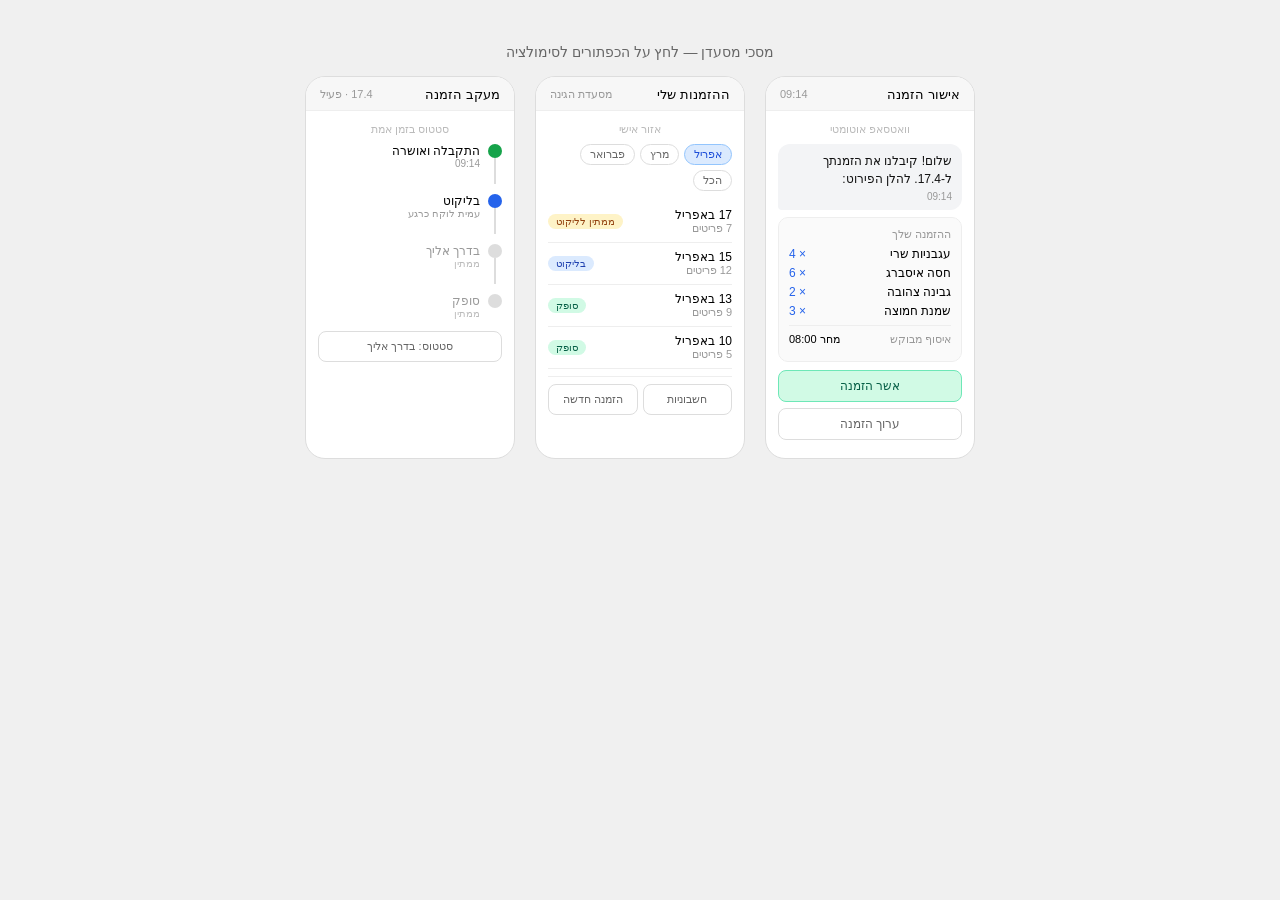
==== mockups/02_restaurant_screens.html @ 852cebbb "Add restaurant screens HTML mockup" ====
<!DOCTYPE html>
<html dir="rtl" lang="he">
<head>
<meta charset="UTF-8">
<meta name="viewport" content="width=device-width, initial-scale=1.0">
<title>מסך מסעדן — אישור הזמנה + ההזמנות שלי</title>
<style>
  * { box-sizing: border-box; }
  body { font-family: Arial, sans-serif; background: #f0f0f0; padding: 1.5rem; direction: rtl; }
  h2 { font-size: 14px; color: #666; font-weight: 400; margin-bottom: 16px; text-align: center; }
  .phones { display: flex; gap: 20px; justify-content: center; flex-wrap: wrap; }
  .phone { width: 210px; background: #fff; border: 1px solid #ddd; border-radius: 20px; overflow: hidden; flex-shrink: 0; }
  .pbar { background: #f7f7f7; padding: 10px 14px 8px; border-bottom: 1px solid #eee; display: flex; justify-content: space-between; align-items: center; }
  .app { font-size: 13px; font-weight: 500; }
  .sub { font-size: 11px; color: #999; }
  .pbody { padding: 12px; }
  .slabel { font-size: 11px; color: #bbb; text-align: center; margin-bottom: 8px; }
  .bubble { border-radius: 12px 12px 4px 12px; padding: 8px 10px; margin-bottom: 7px; background: #dbeafe; }
  .bubble.in { background: #f3f4f6; border-radius: 12px 12px 12px 4px; }
  .bt { font-size: 12px; color: #111; line-height: 1.5; }
  .btime { font-size: 10px; color: #999; margin-top: 3px; }
  .ocard { border: 1px solid #eee; border-radius: 10px; padding: 10px; margin-bottom: 8px; background: #fafafa; }
  .orow { display: flex; justify-content: space-between; margin-bottom: 5px; }
  .oname { font-size: 12px; }
  .oqty { font-size: 12px; font-weight: 500; color: #2563eb; }
  .div { height: 1px; background: #eee; margin: 7px 0; }
  .btn-g { display: block; width: 100%; background: #d1fae5; color: #065f46; border: 1px solid #6ee7b7; border-radius: 8px; padding: 8px; font-size: 12px; font-weight: 500; text-align: center; margin-bottom: 6px; cursor: pointer; }
  .btn-o { display: block; width: 100%; background: transparent; color: #666; border: 1px solid #ddd; border-radius: 8px; padding: 8px; font-size: 12px; text-align: center; margin-bottom: 6px; cursor: pointer; }
  .badge { background: #d1fae5; color: #065f46; border-radius: 8px; padding: 6px 10px; font-size: 11px; text-align: center; margin-bottom: 8px; display: none; }
  .edit-area { background: #f3f4f6; border: 1px solid #ddd; border-radius: 8px; padding: 7px; font-size: 12px; width: 100%; resize: none; margin-bottom: 6px; font-family: inherit; direction: rtl; }
  .sec { font-size: 11px; font-weight: 500; color: #999; margin-bottom: 6px; }
  .filter-row { display: flex; gap: 5px; margin-bottom: 10px; flex-wrap: wrap; }
  .fchip { font-size: 11px; padding: 3px 9px; border-radius: 20px; border: 1px solid #ddd; cursor: pointer; color: #666; background: transparent; }
  .fchip.active { background: #dbeafe; color: #1d4ed8; border-color: #93c5fd; font-weight: 500; }
  .pill { display: inline-block; font-size: 10px; padding: 2px 8px; border-radius: 20px; font-weight: 500; }
  .pw { background: #fef3c7; color: #92400e; }
  .pp { background: #dbeafe; color: #1e40af; }
  .pd { background: #d1fae5; color: #065f46; }
  .hrow { display: flex; justify-content: space-between; align-items: center; padding: 7px 0; border-bottom: 1px solid #eee; }
  .hname { font-size: 12px; font-weight: 500; }
  .hdate { font-size: 11px; color: #999; }
</style>
</head>
<body>
<h2>מסכי מסעדן — לחץ על הכפתורים לסימולציה</h2>
<div class="phones">
  <div class="phone">
    <div class="pbar"><span class="app">אישור הזמנה</span><span class="sub">09:14</span></div>
    <div class="pbody">
      <div class="slabel">וואטסאפ אוטומטי</div>
      <div class="bubble in"><div class="bt">שלום! קיבלנו את הזמנתך ל-17.4. להלן הפירוט:</div><div class="btime">09:14</div></div>
      <div class="ocard">
        <div class="sec">ההזמנה שלך</div>
        <div class="orow"><span class="oname">עגבניות שרי</span><span class="oqty">× 4</span></div>
        <div class="orow"><span class="oname">חסה איסברג</span><span class="oqty">× 6</span></div>
        <div class="orow"><span class="oname">גבינה צהובה</span><span class="oqty">× 2</span></div>
        <div class="orow"><span class="oname">שמנת חמוצה</span><span class="oqty">× 3</span></div>
        <div class="div"></div>
        <div class="orow"><span style="font-size:11px;color:#999">איסוף מבוקש</span><span style="font-size:11px">מחר 08:00</span></div>
      </div>
      <button class="btn-g" onclick="document.getElementById('c1').style.display='block';this.style.display='none'">אשר הזמנה</button>
      <div id="c1" class="badge">אושר! תקבל עדכונים בוואטסאפ</div>
      <button class="btn-o" onclick="var p=document.getElementById('ep');p.style.display=p.style.display==='none'?'block':'none'">ערוך הזמנה</button>
      <div id="ep" style="display:none">
        <textarea class="edit-area" rows="2" placeholder="למשל: הסר גבינה, הוסף 2 לימונים..."></textarea>
        <button class="btn-g" style="font-size:11px;padding:6px" onclick="document.getElementById('ep').style.display='none';document.getElementById('ec').style.display='block'">שלח עדכון</button>
        <div style="text-align:center;font-size:11px;color:#999;margin-bottom:4px">— או —</div>
        <button class="btn-o" style="font-size:11px;padding:6px">הקלטה קולית</button>
      </div>
      <div id="ec" class="badge">השינוי התקבל! ההזמנה עודכנה</div>
    </div>
  </div>
  <div class="phone">
    <div class="pbar"><span class="app">ההזמנות שלי</span><span class="sub">מסעדת הגינה</span></div>
    <div class="pbody">
      <div class="slabel">אזור אישי</div>
      <div class="filter-row">
        <span class="fchip active" onclick="filterM(this,'apr')">אפריל</span>
        <span class="fchip" onclick="filterM(this,'mar')">מרץ</span>
        <span class="fchip" onclick="filterM(this,'feb')">פברואר</span>
        <span class="fchip" onclick="filterM(this,'all')">הכל</span>
      </div>
      <div id="olist">
        <div class="hrow"><div><div class="hname">17 באפריל</div><div class="hdate">7 פריטים</div></div><span class="pill pw">ממתין לליקוט</span></div>
        <div class="hrow"><div><div class="hname">15 באפריל</div><div class="hdate">12 פריטים</div></div><span class="pill pp">בליקוט</span></div>
        <div class="hrow"><div><div class="hname">13 באפריל</div><div class="hdate">9 פריטים</div></div><span class="pill pd">סופק</span></div>
        <div class="hrow"><div><div class="hname">10 באפריל</div><div class="hdate">5 פריטים</div></div><span class="pill pd">סופק</span></div>
      </div>
      <div class="div"></div>
      <div style="display:flex;gap:5px;margin-top:4px">
        <button class="btn-o" style="margin:0;flex:1;font-size:11px">חשבוניות</button>
        <button class="btn-o" style="margin:0;flex:1;font-size:11px">הזמנה חדשה</button>
      </div>
    </div>
  </div>
  <div class="phone">
    <div class="pbar"><span class="app">מעקב הזמנה</span><span class="sub">17.4 · פעיל</span></div>
    <div class="pbody">
      <div class="slabel">סטטוס בזמן אמת</div>
      <div style="margin-bottom:12px">
        <div style="display:flex;align-items:flex-start;gap:8px;padding-bottom:10px">
          <div style="display:flex;flex-direction:column;align-items:center"><div style="width:14px;height:14px;border-radius:50%;background:#16a34a;flex-shrink:0"></div><div style="width:1.5px;height:26px;background:#ddd"></div></div>
          <div><div style="font-size:12px;font-weight:500">התקבלה ואושרה</div><div style="font-size:10px;color:#999">09:14</div></div>
        </div>
        <div style="display:flex;align-items:flex-start;gap:8px;padding-bottom:10px">
          <div style="display:flex;flex-direction:column;align-items:center"><div style="width:14px;height:14px;border-radius:50%;background:#2563eb;flex-shrink:0"></div><div style="width:1.5px;height:26px;background:#ddd"></div></div>
          <div><div style="font-size:12px;font-weight:500">בליקוט</div><div style="font-size:10px;color:#999">עמית לוקח כרגע</div></div>
        </div>
        <div style="display:flex;align-items:flex-start;gap:8px;padding-bottom:10px">
          <div style="display:flex;flex-direction:column;align-items:center"><div id="dot3" style="width:14px;height:14px;border-radius:50%;background:#ddd;flex-shrink:0"></div><div style="width:1.5px;height:26px;background:#ddd"></div></div>
          <div id="s3"><div style="font-size:12px;color:#999">בדרך אליך</div><div style="font-size:10px;color:#bbb">ממתין</div></div>
        </div>
        <div style="display:flex;align-items:flex-start;gap:8px">
          <div style="width:14px;height:14px;border-radius:50%;background:#ddd;flex-shrink:0"></div>
          <div><div style="font-size:12px;color:#999">סופק</div><div style="font-size:10px;color:#bbb">ממתין</div></div>
        </div>
      </div>
      <div id="drv" style="display:none;background:#eff6ff;border-radius:8px;padding:8px 10px;margin-bottom:8px;border:1px solid #bfdbfe">
        <div style="font-size:12px;font-weight:500">יוסי כהן — נהג</div>
        <div style="font-size:11px;color:#2563eb;margin-top:2px">054-1234567</div>
        <div style="font-size:10px;color:#666;margin-top:4px">צפי הגעה: 35 דק'</div>
      </div>
      <button class="btn-o" style="font-size:11px" onclick="document.getElementById('dot3').style.background='#2563eb';document.getElementById('s3').innerHTML='<div style=\'font-size:12px;font-weight:500\'>בדרך אליך</div><div style=\'font-size:10px;color:#999\'>יצא לאיסוף</div>';document.getElementById('drv').style.display='block';this.style.display='none'">סטטוס: בדרך אליך</button>
    </div>
  </div>
</div>
<script>
function filterM(el, m) {
  document.querySelectorAll('.fchip').forEach(c => c.classList.remove('active'));
  el.classList.add('active');
  const data = {
    apr: [['17 באפריל','7 פריטים','pw','ממתין לליקוט'],['15 באפריל','12 פריטים','pp','בליקוט'],['13 באפריל','9 פריטים','pd','סופק'],['10 באפריל','5 פריטים','pd','סופק']],
    mar: [['28 במרץ','11 פריטים','pd','סופק'],['22 במרץ','8 פריטים','pd','סופק'],['17 במרץ','14 פריטים','pd','סופק']],
    feb: [['25 בפברואר','9 פריטים','pd','סופק'],['18 בפברואר','7 פריטים','pd','סופק']],
    all: [['17 באפריל','7 פריטים','pw','ממתין לליקוט'],['15 באפריל','12 פריטים','pp','בליקוט'],['28 במרץ','11 פריטים','pd','סופק'],['22 במרץ','8 פריטים','pd','סופק'],['25 בפברואר','9 פריטים','pd','סופק']]
  };
  document.getElementById('olist').innerHTML = data[m].map(r => `<div class="hrow"><div><div class="hname">${r[0]}</div><div class="hdate">${r[1]}</div></div><span class="pill ${r[2]}">${r[3]}</span></div>`).join('');
}
</script>
</body>
</html>
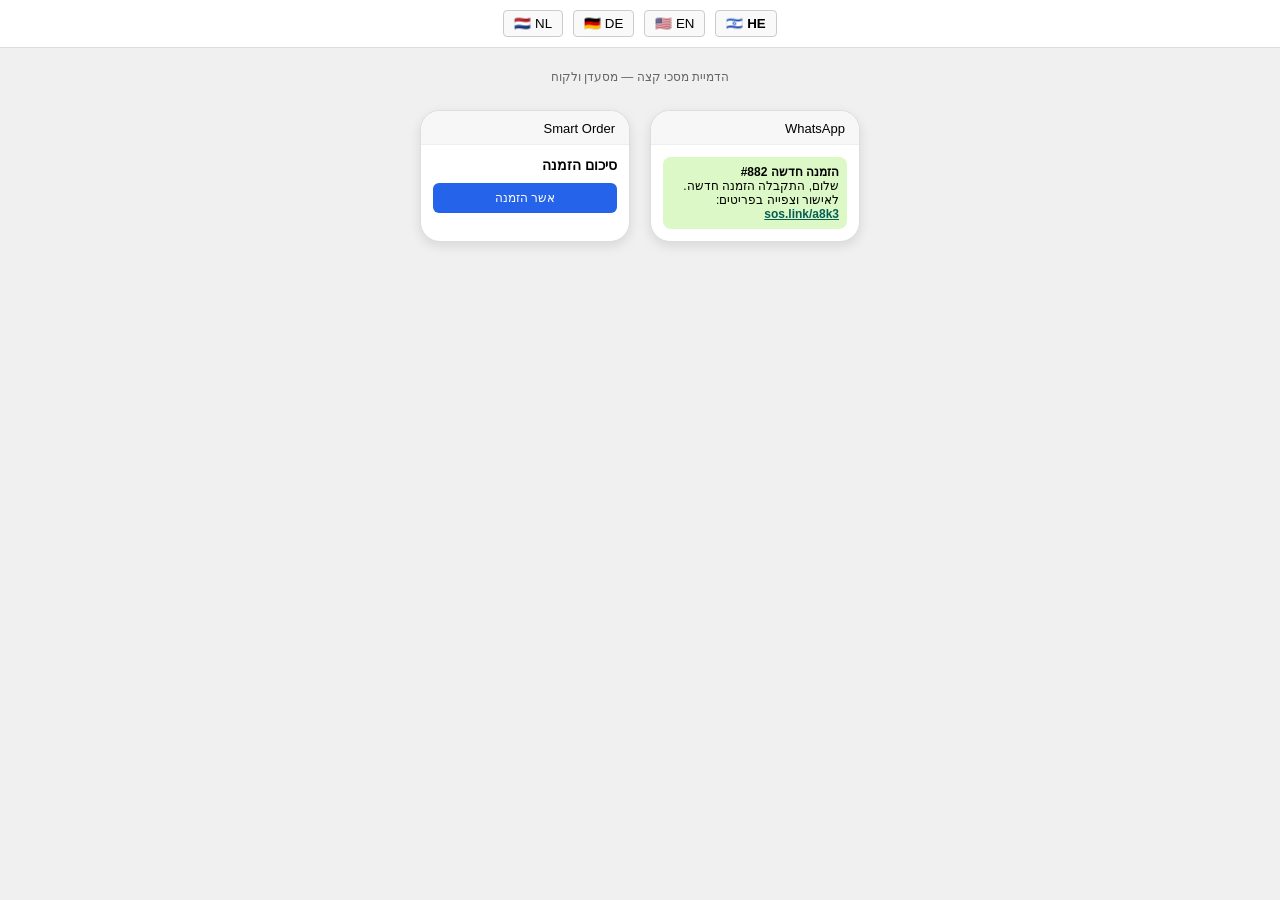
==== commit 585eb20c: "Refactor restaurant screen HTML structure and styles" ====
--- a/mockups/02_restaurant_screens.html
+++ b/mockups/02_restaurant_screens.html
@@ -1,141 +1,43 @@
 <!DOCTYPE html>
-<html dir="rtl" lang="he">
+<html lang="he" dir="rtl">
 <head>
-<meta charset="UTF-8">
-<meta name="viewport" content="width=device-width, initial-scale=1.0">
-<title>מסך מסעדן — אישור הזמנה + ההזמנות שלי</title>
-<style>
-  * { box-sizing: border-box; }
-  body { font-family: Arial, sans-serif; background: #f0f0f0; padding: 1.5rem; direction: rtl; }
-  h2 { font-size: 14px; color: #666; font-weight: 400; margin-bottom: 16px; text-align: center; }
-  .phones { display: flex; gap: 20px; justify-content: center; flex-wrap: wrap; }
-  .phone { width: 210px; background: #fff; border: 1px solid #ddd; border-radius: 20px; overflow: hidden; flex-shrink: 0; }
-  .pbar { background: #f7f7f7; padding: 10px 14px 8px; border-bottom: 1px solid #eee; display: flex; justify-content: space-between; align-items: center; }
-  .app { font-size: 13px; font-weight: 500; }
-  .sub { font-size: 11px; color: #999; }
-  .pbody { padding: 12px; }
-  .slabel { font-size: 11px; color: #bbb; text-align: center; margin-bottom: 8px; }
-  .bubble { border-radius: 12px 12px 4px 12px; padding: 8px 10px; margin-bottom: 7px; background: #dbeafe; }
-  .bubble.in { background: #f3f4f6; border-radius: 12px 12px 12px 4px; }
-  .bt { font-size: 12px; color: #111; line-height: 1.5; }
-  .btime { font-size: 10px; color: #999; margin-top: 3px; }
-  .ocard { border: 1px solid #eee; border-radius: 10px; padding: 10px; margin-bottom: 8px; background: #fafafa; }
-  .orow { display: flex; justify-content: space-between; margin-bottom: 5px; }
-  .oname { font-size: 12px; }
-  .oqty { font-size: 12px; font-weight: 500; color: #2563eb; }
-  .div { height: 1px; background: #eee; margin: 7px 0; }
-  .btn-g { display: block; width: 100%; background: #d1fae5; color: #065f46; border: 1px solid #6ee7b7; border-radius: 8px; padding: 8px; font-size: 12px; font-weight: 500; text-align: center; margin-bottom: 6px; cursor: pointer; }
-  .btn-o { display: block; width: 100%; background: transparent; color: #666; border: 1px solid #ddd; border-radius: 8px; padding: 8px; font-size: 12px; text-align: center; margin-bottom: 6px; cursor: pointer; }
-  .badge { background: #d1fae5; color: #065f46; border-radius: 8px; padding: 6px 10px; font-size: 11px; text-align: center; margin-bottom: 8px; display: none; }
-  .edit-area { background: #f3f4f6; border: 1px solid #ddd; border-radius: 8px; padding: 7px; font-size: 12px; width: 100%; resize: none; margin-bottom: 6px; font-family: inherit; direction: rtl; }
-  .sec { font-size: 11px; font-weight: 500; color: #999; margin-bottom: 6px; }
-  .filter-row { display: flex; gap: 5px; margin-bottom: 10px; flex-wrap: wrap; }
-  .fchip { font-size: 11px; padding: 3px 9px; border-radius: 20px; border: 1px solid #ddd; cursor: pointer; color: #666; background: transparent; }
-  .fchip.active { background: #dbeafe; color: #1d4ed8; border-color: #93c5fd; font-weight: 500; }
-  .pill { display: inline-block; font-size: 10px; padding: 2px 8px; border-radius: 20px; font-weight: 500; }
-  .pw { background: #fef3c7; color: #92400e; }
-  .pp { background: #dbeafe; color: #1e40af; }
-  .pd { background: #d1fae5; color: #065f46; }
-  .hrow { display: flex; justify-content: space-between; align-items: center; padding: 7px 0; border-bottom: 1px solid #eee; }
-  .hname { font-size: 12px; font-weight: 500; }
-  .hdate { font-size: 11px; color: #999; }
-</style>
+    <meta charset="UTF-8">
+    <meta name="viewport" content="width=device-width, initial-scale=1.0">
+    <title>Smart Order System — Restaurant</title>
+    <link rel="stylesheet" href="i18n.css">
+    <style>
+        body { font-family: Arial, sans-serif; background: #f0f0f0; margin: 0; padding-top: 60px; }
+        .page-note { font-size: 12px; color: #666; text-align: center; padding: 10px; }
+        .phones { display: flex; gap: 20px; justify-content: center; flex-wrap: wrap; padding: 1rem; }
+        .phone { width: 210px; background: #fff; border: 1px solid #ddd; border-radius: 20px; overflow: hidden; flex-shrink: 0; box-shadow: 0 4px 12px rgba(0,0,0,0.1); }
+        .pbar { background: #f7f7f7; padding: 10px 14px 8px; border-block-end: 1px solid #eee; display: flex; justify-content: space-between; align-items: center; }
+        .app { font-size: 13px; font-weight: 500; }
+        .pbody { padding: 12px; }
+        .wa-msg { background: #dcf8c6; padding: 8px; border-radius: 8px; font-size: 12px; }
+        .btn { width: 100%; background: #2563eb; color: #fff; border: none; padding: 8px; border-radius: 6px; font-size: 12px; cursor: pointer; margin-top: 10px; }
+    </style>
 </head>
 <body>
-<h2>מסכי מסעדן — לחץ על הכפתורים לסימולציה</h2>
+<div class="page-note" data-i18n="restaurant_note">הדמיית מסכי קצה — מסעדן ולקוח</div>
 <div class="phones">
-  <div class="phone">
-    <div class="pbar"><span class="app">אישור הזמנה</span><span class="sub">09:14</span></div>
-    <div class="pbody">
-      <div class="slabel">וואטסאפ אוטומטי</div>
-      <div class="bubble in"><div class="bt">שלום! קיבלנו את הזמנתך ל-17.4. להלן הפירוט:</div><div class="btime">09:14</div></div>
-      <div class="ocard">
-        <div class="sec">ההזמנה שלך</div>
-        <div class="orow"><span class="oname">עגבניות שרי</span><span class="oqty">× 4</span></div>
-        <div class="orow"><span class="oname">חסה איסברג</span><span class="oqty">× 6</span></div>
-        <div class="orow"><span class="oname">גבינה צהובה</span><span class="oqty">× 2</span></div>
-        <div class="orow"><span class="oname">שמנת חמוצה</span><span class="oqty">× 3</span></div>
-        <div class="div"></div>
-        <div class="orow"><span style="font-size:11px;color:#999">איסוף מבוקש</span><span style="font-size:11px">מחר 08:00</span></div>
-      </div>
-      <button class="btn-g" onclick="document.getElementById('c1').style.display='block';this.style.display='none'">אשר הזמנה</button>
-      <div id="c1" class="badge">אושר! תקבל עדכונים בוואטסאפ</div>
-      <button class="btn-o" onclick="var p=document.getElementById('ep');p.style.display=p.style.display==='none'?'block':'none'">ערוך הזמנה</button>
-      <div id="ep" style="display:none">
-        <textarea class="edit-area" rows="2" placeholder="למשל: הסר גבינה, הוסף 2 לימונים..."></textarea>
-        <button class="btn-g" style="font-size:11px;padding:6px" onclick="document.getElementById('ep').style.display='none';document.getElementById('ec').style.display='block'">שלח עדכון</button>
-        <div style="text-align:center;font-size:11px;color:#999;margin-bottom:4px">— או —</div>
-        <button class="btn-o" style="font-size:11px;padding:6px">הקלטה קולית</button>
-      </div>
-      <div id="ec" class="badge">השינוי התקבל! ההזמנה עודכנה</div>
+    <div class="phone">
+        <div class="pbar"><div class="app">WhatsApp</div></div>
+        <div class="pbody">
+            <div class="wa-msg">
+                <strong data-i18n="wa_header">הזמנה חדשה #882</strong><br>
+                <span data-i18n="wa_body">שלום, התקבלה הזמנה חדשה. לאישור וצפייה בפריטים:</span><br>
+                <a href="#" style="color:#075e54; font-weight:bold;">sos.link/a8k3</a>
+            </div>
+        </div>
     </div>
-  </div>
-  <div class="phone">
-    <div class="pbar"><span class="app">ההזמנות שלי</span><span class="sub">מסעדת הגינה</span></div>
-    <div class="pbody">
-      <div class="slabel">אזור אישי</div>
-      <div class="filter-row">
-        <span class="fchip active" onclick="filterM(this,'apr')">אפריל</span>
-        <span class="fchip" onclick="filterM(this,'mar')">מרץ</span>
-        <span class="fchip" onclick="filterM(this,'feb')">פברואר</span>
-        <span class="fchip" onclick="filterM(this,'all')">הכל</span>
-      </div>
-      <div id="olist">
-        <div class="hrow"><div><div class="hname">17 באפריל</div><div class="hdate">7 פריטים</div></div><span class="pill pw">ממתין לליקוט</span></div>
-        <div class="hrow"><div><div class="hname">15 באפריל</div><div class="hdate">12 פריטים</div></div><span class="pill pp">בליקוט</span></div>
-        <div class="hrow"><div><div class="hname">13 באפריל</div><div class="hdate">9 פריטים</div></div><span class="pill pd">סופק</span></div>
-        <div class="hrow"><div><div class="hname">10 באפריל</div><div class="hdate">5 פריטים</div></div><span class="pill pd">סופק</span></div>
-      </div>
-      <div class="div"></div>
-      <div style="display:flex;gap:5px;margin-top:4px">
-        <button class="btn-o" style="margin:0;flex:1;font-size:11px">חשבוניות</button>
-        <button class="btn-o" style="margin:0;flex:1;font-size:11px">הזמנה חדשה</button>
-      </div>
+    <div class="phone">
+        <div class="pbar"><div class="app" data-i18n="app_name">Smart Order</div></div>
+        <div class="pbody">
+            <h3 style="font-size:14px; margin:0;" data-i18n="order_summary">סיכום הזמנה</h3>
+            <button class="btn" data-i18n="btn_confirm">אשר הזמנה</button>
+        </div>
     </div>
-  </div>
-  <div class="phone">
-    <div class="pbar"><span class="app">מעקב הזמנה</span><span class="sub">17.4 · פעיל</span></div>
-    <div class="pbody">
-      <div class="slabel">סטטוס בזמן אמת</div>
-      <div style="margin-bottom:12px">
-        <div style="display:flex;align-items:flex-start;gap:8px;padding-bottom:10px">
-          <div style="display:flex;flex-direction:column;align-items:center"><div style="width:14px;height:14px;border-radius:50%;background:#16a34a;flex-shrink:0"></div><div style="width:1.5px;height:26px;background:#ddd"></div></div>
-          <div><div style="font-size:12px;font-weight:500">התקבלה ואושרה</div><div style="font-size:10px;color:#999">09:14</div></div>
-        </div>
-        <div style="display:flex;align-items:flex-start;gap:8px;padding-bottom:10px">
-          <div style="display:flex;flex-direction:column;align-items:center"><div style="width:14px;height:14px;border-radius:50%;background:#2563eb;flex-shrink:0"></div><div style="width:1.5px;height:26px;background:#ddd"></div></div>
-          <div><div style="font-size:12px;font-weight:500">בליקוט</div><div style="font-size:10px;color:#999">עמית לוקח כרגע</div></div>
-        </div>
-        <div style="display:flex;align-items:flex-start;gap:8px;padding-bottom:10px">
-          <div style="display:flex;flex-direction:column;align-items:center"><div id="dot3" style="width:14px;height:14px;border-radius:50%;background:#ddd;flex-shrink:0"></div><div style="width:1.5px;height:26px;background:#ddd"></div></div>
-          <div id="s3"><div style="font-size:12px;color:#999">בדרך אליך</div><div style="font-size:10px;color:#bbb">ממתין</div></div>
-        </div>
-        <div style="display:flex;align-items:flex-start;gap:8px">
-          <div style="width:14px;height:14px;border-radius:50%;background:#ddd;flex-shrink:0"></div>
-          <div><div style="font-size:12px;color:#999">סופק</div><div style="font-size:10px;color:#bbb">ממתין</div></div>
-        </div>
-      </div>
-      <div id="drv" style="display:none;background:#eff6ff;border-radius:8px;padding:8px 10px;margin-bottom:8px;border:1px solid #bfdbfe">
-        <div style="font-size:12px;font-weight:500">יוסי כהן — נהג</div>
-        <div style="font-size:11px;color:#2563eb;margin-top:2px">054-1234567</div>
-        <div style="font-size:10px;color:#666;margin-top:4px">צפי הגעה: 35 דק'</div>
-      </div>
-      <button class="btn-o" style="font-size:11px" onclick="document.getElementById('dot3').style.background='#2563eb';document.getElementById('s3').innerHTML='<div style=\'font-size:12px;font-weight:500\'>בדרך אליך</div><div style=\'font-size:10px;color:#999\'>יצא לאיסוף</div>';document.getElementById('drv').style.display='block';this.style.display='none'">סטטוס: בדרך אליך</button>
-    </div>
-  </div>
 </div>
-<script>
-function filterM(el, m) {
-  document.querySelectorAll('.fchip').forEach(c => c.classList.remove('active'));
-  el.classList.add('active');
-  const data = {
-    apr: [['17 באפריל','7 פריטים','pw','ממתין לליקוט'],['15 באפריל','12 פריטים','pp','בליקוט'],['13 באפריל','9 פריטים','pd','סופק'],['10 באפריל','5 פריטים','pd','סופק']],
-    mar: [['28 במרץ','11 פריטים','pd','סופק'],['22 במרץ','8 פריטים','pd','סופק'],['17 במרץ','14 פריטים','pd','סופק']],
-    feb: [['25 בפברואר','9 פריטים','pd','סופק'],['18 בפברואר','7 פריטים','pd','סופק']],
-    all: [['17 באפריל','7 פריטים','pw','ממתין לליקוט'],['15 באפריל','12 פריטים','pp','בליקוט'],['28 במרץ','11 פריטים','pd','סופק'],['22 במרץ','8 פריטים','pd','סופק'],['25 בפברואר','9 פריטים','pd','סופק']]
-  };
-  document.getElementById('olist').innerHTML = data[m].map(r => `<div class="hrow"><div><div class="hname">${r[0]}</div><div class="hdate">${r[1]}</div></div><span class="pill ${r[2]}">${r[3]}</span></div>`).join('');
-}
-</script>
+<script src="translations.js"></script>
 </body>
 </html>
--- a/mockups/i18n.css
+++ b/mockups/i18n.css
@@ -0,0 +1,240 @@
+/*
+ * i18n.css
+ * Smart Order System — RTL/LTR layout layer
+ * Uses CSS Logical Properties throughout.
+ * Import AFTER your base stylesheet.
+ */
+
+/* ── Reset physical margin/padding to logical ─────────────────────────────── */
+
+*,
+*::before,
+*::after {
+  box-sizing: border-box;
+}
+
+/* Buttons — no fixed width, flex-based so German/Dutch text can grow */
+button,
+.btn-g,
+.btn-o,
+.btn-main,
+.btn-sec,
+.btn-sm,
+.tab,
+.fchip {
+  width: auto;
+  min-width: 0;
+  white-space: nowrap;
+  text-align: center;
+}
+
+/* Action rows — wrap on overflow so long DE/NL labels don't clip */
+.actions,
+.btn-row,
+.oc-actions {
+  display: flex;
+  flex-wrap: wrap;
+  gap: 6px;
+}
+
+.actions .btn-main,
+.actions .btn-sec,
+.btn-row .btn-sm {
+  flex: 1 1 auto;
+  min-width: 80px;
+}
+
+/* ── Logical margin/padding replacements ──────────────────────────────────── */
+
+/* Cards inner padding */
+.card-body,
+.pbody,
+.rest-detail,
+.det-header {
+  padding-inline: 12px;
+}
+
+/* Filter chips gap */
+.filter-row,
+.filter-chip-row {
+  display: flex;
+  flex-wrap: wrap;
+  gap: 5px;
+  margin-block-end: 10px;
+}
+
+/* Stat cards */
+.stats,
+.summary-bar,
+.mini-row,
+.stats-row {
+  display: grid;
+  gap: 8px;
+}
+
+/* Tab row border — logical */
+.tab-row {
+  display: flex;
+  border-block-end: 0.5px solid var(--c-border, #e5e7eb);
+  margin-block-end: 14px;
+  overflow-x: auto;
+}
+
+/* Tab active indicator — logical */
+.tab.active {
+  border-block-end: 2px solid #2563eb;
+}
+
+/* List rows */
+.hrow,
+.inv-row,
+.card-row,
+.order-mini,
+.collect-row {
+  display: flex;
+  justify-content: space-between;
+  align-items: center;
+  padding-block: 7px;
+  border-block-end: 0.5px solid var(--c-border, #e5e7eb);
+}
+
+/* Check items */
+.check-item {
+  display: flex;
+  align-items: center;
+  gap: 8px;
+  padding-block: 5px;
+  border-block-end: 0.5px solid var(--c-border, #f3f4f6);
+}
+
+/* Check qty — push to inline-end */
+.check-qty {
+  margin-inline-start: auto;
+}
+
+/* Card top row */
+.card-top,
+.oc-top,
+.rest-header,
+.mc-header,
+.det-header {
+  display: flex;
+  justify-content: space-between;
+  align-items: flex-start;
+  gap: 8px;
+}
+
+/* Avatar + name row */
+.user-info,
+.top {
+  display: flex;
+  align-items: center;
+  gap: 8px;
+}
+
+/* Progress bar — inherits block direction */
+.progress-bar {
+  block-size: 4px;
+  border-radius: 2px;
+  margin-block: 8px 4px;
+}
+
+.progress-fill {
+  block-size: 4px;
+  border-radius: 2px;
+}
+
+/* Driver info card */
+.driver-card {
+  margin-block-start: 8px;
+  padding-inline: 10px;
+  padding-block: 8px;
+}
+
+/* ── RTL-specific overrides ─────────────────────────────────────────────────── */
+
+[dir="rtl"] .open-btn::after  { content: none; }
+[dir="rtl"] .open-btn         { unicode-bidi: plaintext; }
+
+/* Flip the "open →" arrow for RTL */
+[dir="rtl"] [data-i18n="btn_open"]::after,
+[dir="rtl"] [data-i18n="open_btn"]::after { content: none; }
+
+/* Phase tag floats to logical inline-end */
+.phase-tag {
+  float: inline-end;
+  font-size: 11px;
+  opacity: .75;
+  margin-block-start: 2px;
+}
+
+/* ── Typography scaling for long languages ────────────────────────────────── */
+
+/*
+  German & Dutch strings can be 30–50% longer than Hebrew/English.
+  Use clamp() so text scales down gracefully instead of overflowing.
+*/
+.btn-g,
+.btn-o,
+.btn-main,
+.btn-sec,
+.btn-sm {
+  font-size: clamp(10px, 1.8vw, 13px);
+  padding-inline: clamp(6px, 1.5vw, 14px);
+  padding-block: 7px;
+}
+
+.tab {
+  font-size: clamp(10px, 1.6vw, 13px);
+  padding-inline: clamp(6px, 1.5vw, 14px);
+  padding-block: 8px;
+}
+
+.fchip {
+  font-size: clamp(10px, 1.4vw, 12px);
+  padding-inline: clamp(6px, 1.2vw, 10px);
+  padding-block: 3px;
+}
+
+/* Stats number — no scaling needed */
+.sc-n,
+.mini-n,
+.stat-n {
+  font-size: 20px;
+  font-weight: 500;
+}
+
+/* Labels below stats — can be long in DE/NL */
+.sc-l,
+.mini-l,
+.stat-l {
+  font-size: clamp(9px, 1.3vw, 11px);
+  color: #6b7280;
+  margin-block-start: 2px;
+  overflow: hidden;
+  text-overflow: ellipsis;
+  white-space: nowrap;
+}
+
+/* ── Search input — logical width ────────────────────────────────────────── */
+.search-input {
+  inline-size: 100%;
+  margin-block-end: 10px;
+}
+
+/* ── Summary total bar ───────────────────────────────────────────────────── */
+.summary-total {
+  display: flex;
+  justify-content: space-between;
+  align-items: center;
+  padding: 10px;
+  border-radius: 8px;
+  margin-block-start: 10px;
+}
+
+/* ── Page header (from translations.js buildPageHeader) ──────────────────── */
+.i18n-header {
+  position: sticky;
+  inset-block-start: 0;
+  z-index: 100;
+}
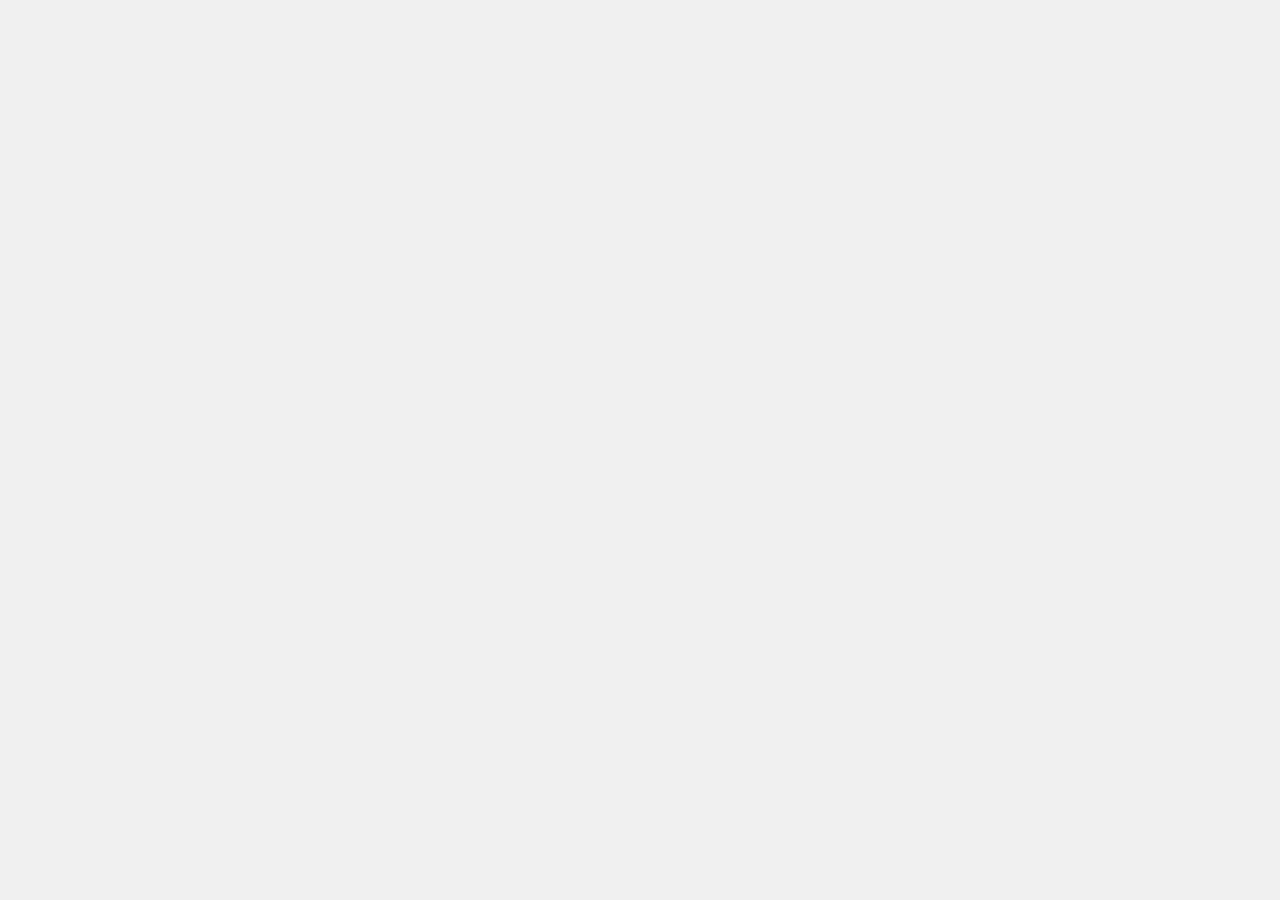
==== commit 7818ac8c: "Refactor HTML structure and styles for restaurant screens" ====
--- a/mockups/02_restaurant_screens.html
+++ b/mockups/02_restaurant_screens.html
@@ -1,43 +1,47 @@
 <!DOCTYPE html>
 <html lang="he" dir="rtl">
 <head>
-    <meta charset="UTF-8">
-    <meta name="viewport" content="width=device-width, initial-scale=1.0">
-    <title>Smart Order System — Restaurant</title>
-    <link rel="stylesheet" href="i18n.css">
-    <style>
-        body { font-family: Arial, sans-serif; background: #f0f0f0; margin: 0; padding-top: 60px; }
-        .page-note { font-size: 12px; color: #666; text-align: center; padding: 10px; }
-        .phones { display: flex; gap: 20px; justify-content: center; flex-wrap: wrap; padding: 1rem; }
-        .phone { width: 210px; background: #fff; border: 1px solid #ddd; border-radius: 20px; overflow: hidden; flex-shrink: 0; box-shadow: 0 4px 12px rgba(0,0,0,0.1); }
-        .pbar { background: #f7f7f7; padding: 10px 14px 8px; border-block-end: 1px solid #eee; display: flex; justify-content: space-between; align-items: center; }
-        .app { font-size: 13px; font-weight: 500; }
-        .pbody { padding: 12px; }
-        .wa-msg { background: #dcf8c6; padding: 8px; border-radius: 8px; font-size: 12px; }
-        .btn { width: 100%; background: #2563eb; color: #fff; border: none; padding: 8px; border-radius: 6px; font-size: 12px; cursor: pointer; margin-top: 10px; }
-    </style>
+<meta charset="UTF-8">
+<meta name="viewport" content="width=device-width, initial-scale=1.0">
+<title>Smart Order System — Restaurant</title>
+<link rel="stylesheet" href="i18n.css">
+<style>
+  body { font-family: Arial, sans-serif; background: #f0f0f0; margin: 0; }
+  .page-note { font-size: 12px; color: #666; text-align: center; padding: 10px; }
+  .phones { display: flex; gap: 20px; justify-content: center; flex-wrap: wrap; padding: 1rem; }
+  .phone { width: 210px; background: #fff; border: 1px solid #ddd; border-radius: 20px; overflow: hidden; flex-shrink: 0; }
+  .pbar { background: #f7f7f7; padding: 10px 14px 8px; border-block-end: 1px solid #eee; display: flex; justify-content: space-between; align-items: center; }
+  .app  { font-size: 13px; font-weight: 500; }
+  .sub  { font-size: 11px; color: #999; }
+  .pbody { padding: 12px; }
+  .slabel { font-size: 11px; color: #bbb; text-align: center; margin-block-end: 8px; }
+  .bubble    { border-radius: 12px 12px 4px 12px; padding: 8px 10px; margin-block-end: 7px; background: #dbeafe; }
+  .bubble.in { background: #f3f4f6; border-radius: 12px 12px 12px 4px; }
+  .bt   { font-size: 12px; line-height: 1.5; }
+  .btime{ font-size: 10px; color: #999; margin-block-start: 3px; }
+  .ocard{ border: 1px solid #eee; border-radius: 10px; padding: 10px; margin-block-end: 8px; background: #fafafa; }
+  .orow { display: flex; justify-content: space-between; margin-block-end: 5px; }
+  .oname{ font-size: 12px; }
+  .oqty { font-size: 12px; font-weight: 500; color: #2563eb; }
+  .divl { block-size: 1px; background: #eee; margin-block: 7px; }
+  .btn-g{ display: block; inline-size: 100%; background: #d1fae5; color: #065f46; border: 1px solid #6ee7b7; border-radius: 8px; padding: 8px; font-weight: 500; text-align: center; margin-block-end: 6px; cursor: pointer; }
+  .btn-o{ display: block; inline-size: 100%; background: transparent; color: #666; border: 1px solid #ddd; border-radius: 8px; padding: 8px; text-align: center; margin-block-end: 6px; cursor: pointer; }
+  .badge{ background: #d1fae5; color: #065f46; border-radius: 8px; padding: 6px 10px; font-size: 11px; text-align: center; margin-block-end: 8px; display: none; }
+  .edit-area { background: #f3f4f6; border: 1px solid #ddd; border-radius: 8px; padding: 7px; font-size: 12px; inline-size: 100%; resize: none; margin-block-end: 6px; font-family: inherit; }
+  .sec  { font-size: 11px; font-weight: 500; color: #999; margin-block-end: 6px; }
+  .fchip{ font-size: 11px; padding: 3px 9px; border-radius: 20px; border: 1px solid #ddd; cursor: pointer; color: #666; background: transparent; }
+  .fchip.active { background: #dbeafe; color: #1d4ed8; border-color: #93c5fd; font-weight: 500; }
+  .pill { display: inline-block; font-size: 10px; padding: 2px 8px; border-radius: 20px; font-weight: 500; }
+  .pw   { background: #fef3c7; color: #92400e; }
+  .pp   { background: #dbeafe; color: #1e40af; }
+  .pd   { background: #d1fae5; color: #065f46; }
+  .hrow { display: flex; justify-content: space-between; align-items: center; padding-block: 7px; border-block-end: 1px solid #eee; }
+  .hname{ font-size: 12px; font-weight: 500; }
+  .hdate{ font-size: 11px; color: #999; }
+  .driver-card { background: #eff6ff; border-radius: 8px; padding: 8px 10px; margin-block-end: 8px; border: 1px solid #bfdbfe; display: none; }
+</style>
 </head>
 <body>
-<div class="page-note" data-i18n="restaurant_note">הדמיית מסכי קצה — מסעדן ולקוח</div>
-<div class="phones">
-    <div class="phone">
-        <div class="pbar"><div class="app">WhatsApp</div></div>
-        <div class="pbody">
-            <div class="wa-msg">
-                <strong data-i18n="wa_header">הזמנה חדשה #882</strong><br>
-                <span data-i18n="wa_body">שלום, התקבלה הזמנה חדשה. לאישור וצפייה בפריטים:</span><br>
-                <a href="#" style="color:#075e54; font-weight:bold;">sos.link/a8k3</a>
-            </div>
-        </div>
-    </div>
-    <div class="phone">
-        <div class="pbar"><div class="app" data-i18n="app_name">Smart Order</div></div>
-        <div class="pbody">
-            <h3 style="font-size:14px; margin:0;" data-i18n="order_summary">סיכום הזמנה</h3>
-            <button class="btn" data-i18n="btn_confirm">אשר הזמנה</button>
-        </div>
-    </div>
-</div>
 <script src="translations.js"></script>
-</body>
-</html>
+<script>
+  document
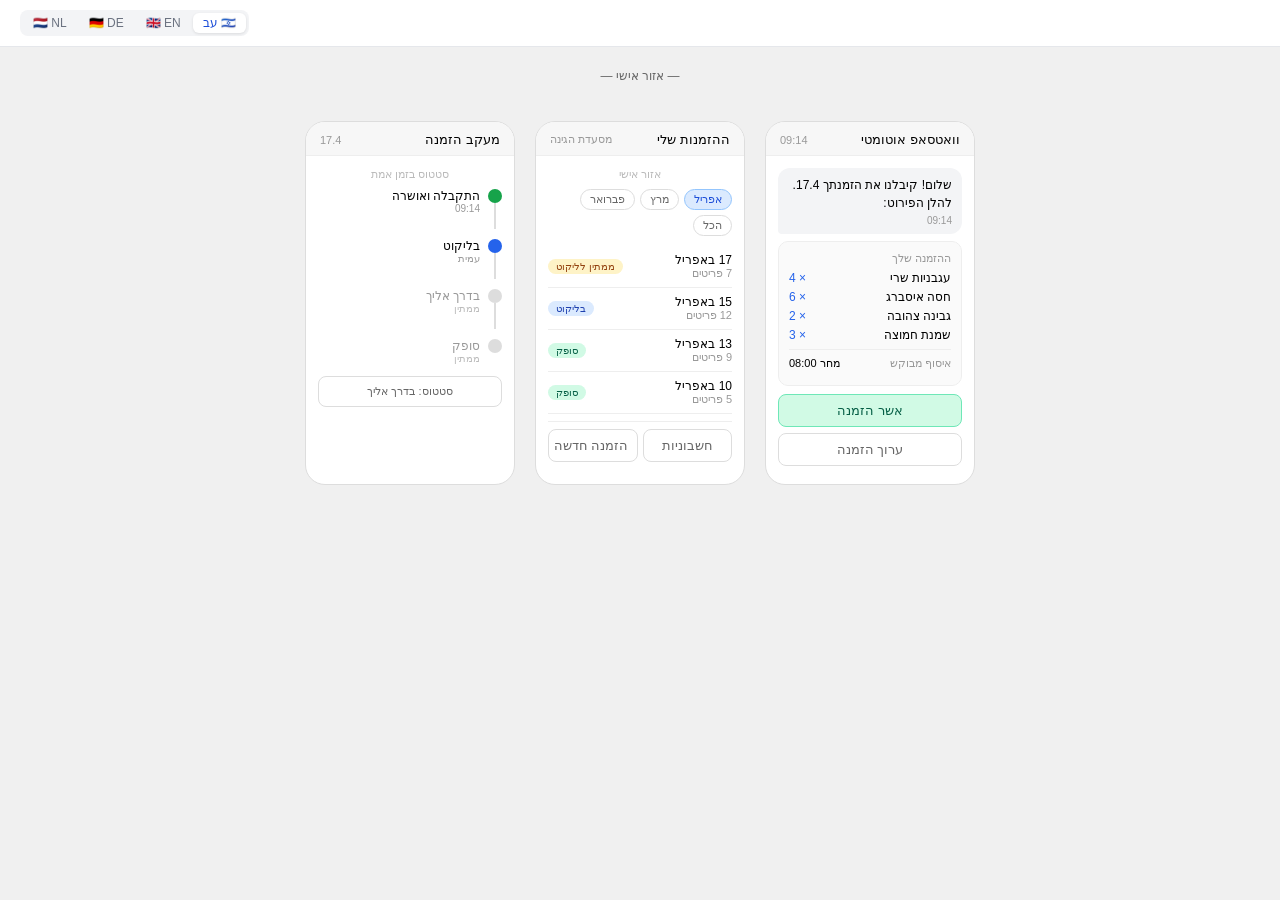
==== commit 74ac5be6: "Add event listeners for language changes and page header" ====
--- a/mockups/02_restaurant_screens.html
+++ b/mockups/02_restaurant_screens.html
@@ -44,4 +44,183 @@
 <body>
 <script src="translations.js"></script>
 <script>
-  document
+  document.addEventListener('DOMContentLoaded', function() {
+    buildPageHeader();
+  });
+  document.addEventListener('languageChanged', function(e) {
+    var lang = e.detail.lang;
+    var tr = translations[lang];
+    var months = ['month_apr','month_mar','month_feb'];
+    document.querySelectorAll('.month-chip').forEach(function(el, i) {
+      el.textContent = tr[months[i]] || el.textContent;
+    });
+    document.querySelectorAll('.filter-all-chip').forEach(function(el) {
+      el.textContent = tr.filter_all;
+    });
+  });
+</script>
+
+<p class="page-note">— <span data-i18n="personal_area">אזור אישי</span> —</p>
+
+<div class="phones">
+
+  <!-- WhatsApp -->
+  <div class="phone">
+    <div class="pbar">
+      <span class="app" data-i18n="whatsapp_auto">וואטסאפ אוטומטי</span>
+      <span class="sub">09:14</span>
+    </div>
+    <div class="pbody">
+      <div class="bubble in">
+        <div class="bt">
+          <span data-i18n="whatsapp_greeting">שלום! קיבלנו את הזמנתך</span> 17.4.
+          <br><span data-i18n="whatsapp_detail">להלן הפירוט:</span>
+        </div>
+        <div class="btime">09:14</div>
+      </div>
+      <div class="ocard">
+        <div class="sec" data-i18n="your_order">ההזמנה שלך</div>
+        <div class="orow"><span class="oname">עגבניות שרי</span><span class="oqty">× 4</span></div>
+        <div class="orow"><span class="oname">חסה איסברג</span><span class="oqty">× 6</span></div>
+        <div class="orow"><span class="oname">גבינה צהובה</span><span class="oqty">× 2</span></div>
+        <div class="orow"><span class="oname">שמנת חמוצה</span><span class="oqty">× 3</span></div>
+        <div class="divl"></div>
+        <div class="orow">
+          <span style="font-size:11px;color:#999" data-i18n="pickup_requested">איסוף מבוקש</span>
+          <span style="font-size:11px"><span data-i18n="tomorrow_at">מחר</span> 08:00</span>
+        </div>
+      </div>
+      <button class="btn-g" data-i18n="btn_confirm"
+        onclick="document.getElementById('c1').style.display='block';this.style.display='none'">
+        אשר הזמנה
+      </button>
+      <div id="c1" class="badge" data-i18n="confirmed_msg">אושר!</div>
+      <button class="btn-o" data-i18n="btn_edit"
+        onclick="var p=document.getElementById('ep');p.style.display=p.style.display==='none'?'block':'none'">
+        ערוך הזמנה
+      </button>
+      <div id="ep" style="display:none">
+        <textarea class="edit-area" rows="2"
+          data-i18n-placeholder="edit_placeholder"
+          placeholder="למשל: הסר גבינה..."></textarea>
+        <button class="btn-g" style="font-size:11px;padding:6px" data-i18n="btn_send_update"
+          onclick="document.getElementById('ep').style.display='none';document.getElementById('ec').style.display='block'">
+          שלח עדכון
+        </button>
+        <div style="text-align:center;font-size:11px;color:#999;margin-block-end:4px" data-i18n="or_separator">— או —</div>
+        <button class="btn-o" style="font-size:11px;padding:6px" data-i18n="btn_voice">הקלטה קולית</button>
+      </div>
+      <div id="ec" class="badge" data-i18n="change_received">השינוי התקבל!</div>
+    </div>
+  </div>
+
+  <!-- My Orders -->
+  <div class="phone">
+    <div class="pbar">
+      <span class="app" data-i18n="my_orders">ההזמנות שלי</span>
+      <span class="sub">מסעדת הגינה</span>
+    </div>
+    <div class="pbody">
+      <div class="slabel" data-i18n="personal_area">אזור אישי</div>
+      <div class="filter-row">
+        <span class="fchip active month-chip" onclick="filterM(this,'apr')">אפריל</span>
+        <span class="fchip month-chip" onclick="filterM(this,'mar')">מרץ</span>
+        <span class="fchip month-chip" onclick="filterM(this,'feb')">פברואר</span>
+        <span class="fchip filter-all-chip" onclick="filterM(this,'all')">הכל</span>
+      </div>
+      <div id="olist">
+        <div class="hrow"><div><div class="hname">17 באפריל</div><div class="hdate">7 <span data-i18n="items_label">פריטים</span></div></div><span class="pill pw" data-i18n="status_waiting">ממתין לליקוט</span></div>
+        <div class="hrow"><div><div class="hname">15 באפריל</div><div class="hdate">12 <span data-i18n="items_label">פריטים</span></div></div><span class="pill pp" data-i18n="status_picking">בליקוט</span></div>
+        <div class="hrow"><div><div class="hname">13 באפריל</div><div class="hdate">9 <span data-i18n="items_label">פריטים</span></div></div><span class="pill pd" data-i18n="status_delivered">סופק</span></div>
+        <div class="hrow"><div><div class="hname">10 באפריל</div><div class="hdate">5 <span data-i18n="items_label">פריטים</span></div></div><span class="pill pd" data-i18n="status_delivered">סופק</span></div>
+      </div>
+      <div class="divl"></div>
+      <div style="display:flex;gap:5px;margin-block-start:4px">
+        <button class="btn-o" style="flex:1" data-i18n="tab_invoices">חשבוניות</button>
+        <button class="btn-o" style="flex:1" data-i18n="btn_new_order">הזמנה חדשה</button>
+      </div>
+    </div>
+  </div>
+
+  <!-- Order Tracking -->
+  <div class="phone">
+    <div class="pbar">
+      <span class="app" data-i18n="track_order">מעקב הזמנה</span>
+      <span class="sub">17.4</span>
+    </div>
+    <div class="pbody">
+      <div class="slabel" data-i18n="realtime_status">סטטוס בזמן אמת</div>
+      <div style="margin-block-end:12px">
+        <div style="display:flex;align-items:flex-start;gap:8px;padding-block-end:10px">
+          <div style="display:flex;flex-direction:column;align-items:center">
+            <div style="width:14px;height:14px;border-radius:50%;background:#16a34a;flex-shrink:0"></div>
+            <div style="width:1.5px;height:26px;background:#ddd"></div>
+          </div>
+          <div>
+            <div style="font-size:12px;font-weight:500" data-i18n="received_confirmed">התקבלה ואושרה</div>
+            <div style="font-size:10px;color:#999">09:14</div>
+          </div>
+        </div>
+        <div style="display:flex;align-items:flex-start;gap:8px;padding-block-end:10px">
+          <div style="display:flex;flex-direction:column;align-items:center">
+            <div style="width:14px;height:14px;border-radius:50%;background:#2563eb;flex-shrink:0"></div>
+            <div style="width:1.5px;height:26px;background:#ddd"></div>
+          </div>
+          <div>
+            <div style="font-size:12px;font-weight:500" data-i18n="status_picking">בליקוט</div>
+            <div style="font-size:10px;color:#999">עמית</div>
+          </div>
+        </div>
+        <div style="display:flex;align-items:flex-start;gap:8px;padding-block-end:10px">
+          <div style="display:flex;flex-direction:column;align-items:center">
+            <div id="dot3" style="width:14px;height:14px;border-radius:50%;background:#ddd;flex-shrink:0"></div>
+            <div style="width:1.5px;height:26px;background:#ddd"></div>
+          </div>
+          <div id="s3">
+            <div style="font-size:12px;color:#999" data-i18n="status_delivery">בדרך אליך</div>
+            <div style="font-size:10px;color:#bbb" data-i18n="waiting_label">ממתין</div>
+          </div>
+        </div>
+        <div style="display:flex;align-items:flex-start;gap:8px">
+          <div style="width:14px;height:14px;border-radius:50%;background:#ddd;flex-shrink:0"></div>
+          <div>
+            <div style="font-size:12px;color:#999" data-i18n="status_delivered">סופק</div>
+            <div style="font-size:10px;color:#bbb" data-i18n="waiting_label">ממתין</div>
+          </div>
+        </div>
+      </div>
+      <div id="drv" class="driver-card">
+        <div style="font-size:12px;font-weight:500">יוסי כהן — <span data-i18n="driver_label">נהג</span></div>
+        <div style="font-size:11px;color:#2563eb;margin-block-start:2px">054-1234567</div>
+        <div style="font-size:10px;color:#666;margin-block-start:4px">
+          <span data-i18n="eta_label">צפי הגעה</span>: 35 <span data-i18n="minutes_label">דק'</span>
+        </div>
+      </div>
+      <button class="btn-o" style="font-size:11px" id="sbtn" data-i18n="sim_btn_delivery"
+        onclick="document.getElementById('dot3').style.background='#2563eb';document.getElementById('drv').style.display='block';this.style.display='none'">
+        סטטוס: בדרך אליך
+      </button>
+    </div>
+  </div>
+
+</div>
+
+<script>
+function filterM(el, m) {
+  document.querySelectorAll('.fchip').forEach(function(c) { c.classList.remove('active'); });
+  el.classList.add('active');
+  var lang = getLang();
+  var tr = translations[lang];
+  var data = {
+    apr: [['17',tr.month_apr,'7','pw','status_waiting'],['15',tr.month_apr,'12','pp','status_picking'],['13',tr.month_apr,'9','pd','status_delivered'],['10',tr.month_apr,'5','pd','status_delivered']],
+    mar: [['28',tr.month_mar,'11','pd','status_delivered'],['22',tr.month_mar,'8','pd','status_delivered'],['17',tr.month_mar,'14','pd','status_delivered']],
+    feb: [['25',tr.month_feb,'9','pd','status_delivered'],['18',tr.month_feb,'7','pd','status_delivered']],
+    all: [['17',tr.month_apr,'7','pw','status_waiting'],['15',tr.month_apr,'12','pp','status_picking'],['28',tr.month_mar,'11','pd','status_delivered'],['22',tr.month_mar,'8','pd','status_delivered'],['25',tr.month_feb,'9','pd','status_delivered']]
+  };
+  document.getElementById('olist').innerHTML = (data[m]||data.apr).map(function(r) {
+    return '<div class="hrow"><div><div class="hname">'+r[0]+' '+r[1]+'</div><div class="hdate">'+r[2]+' '+tr.items_label+'</div></div><span class="pill '+r[3]+'">'+tr[r[4]]+'</span></div>';
+  }).join('');
+}
+</script>
+</body>
+</html>
